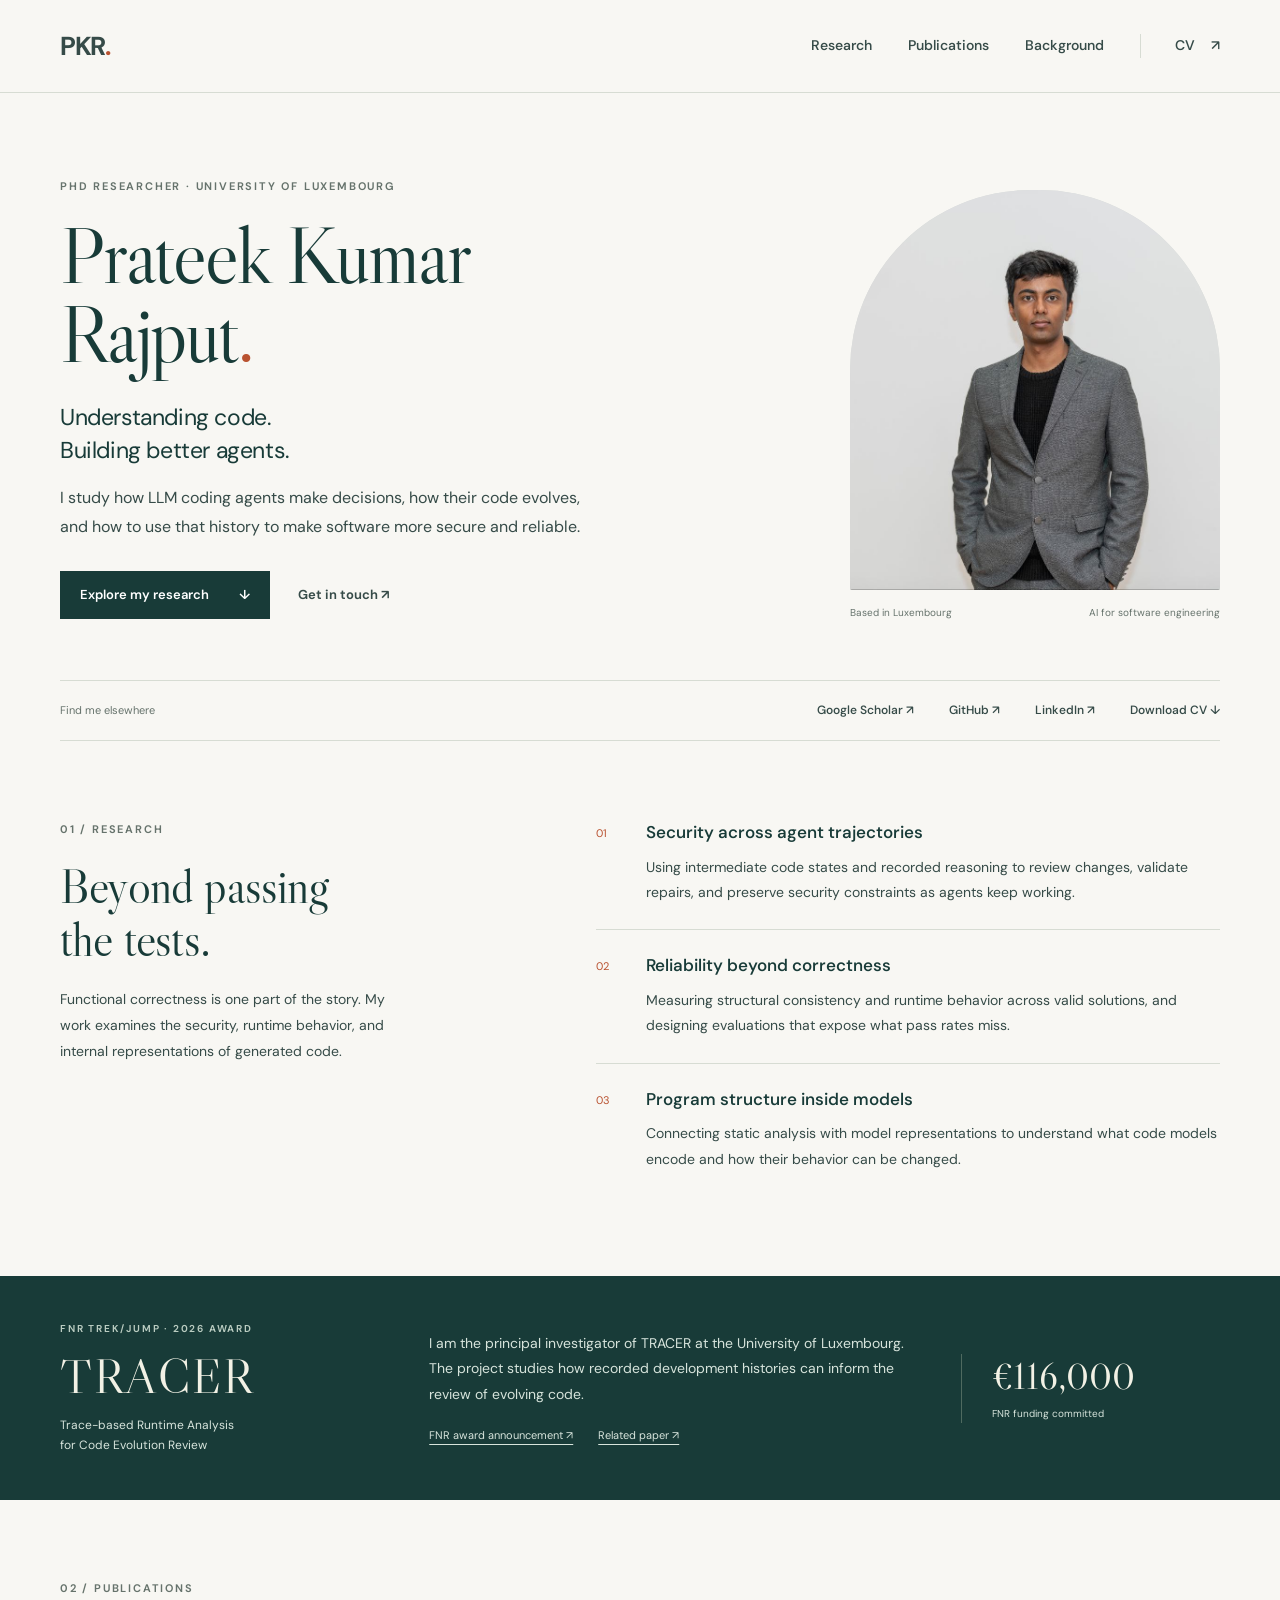
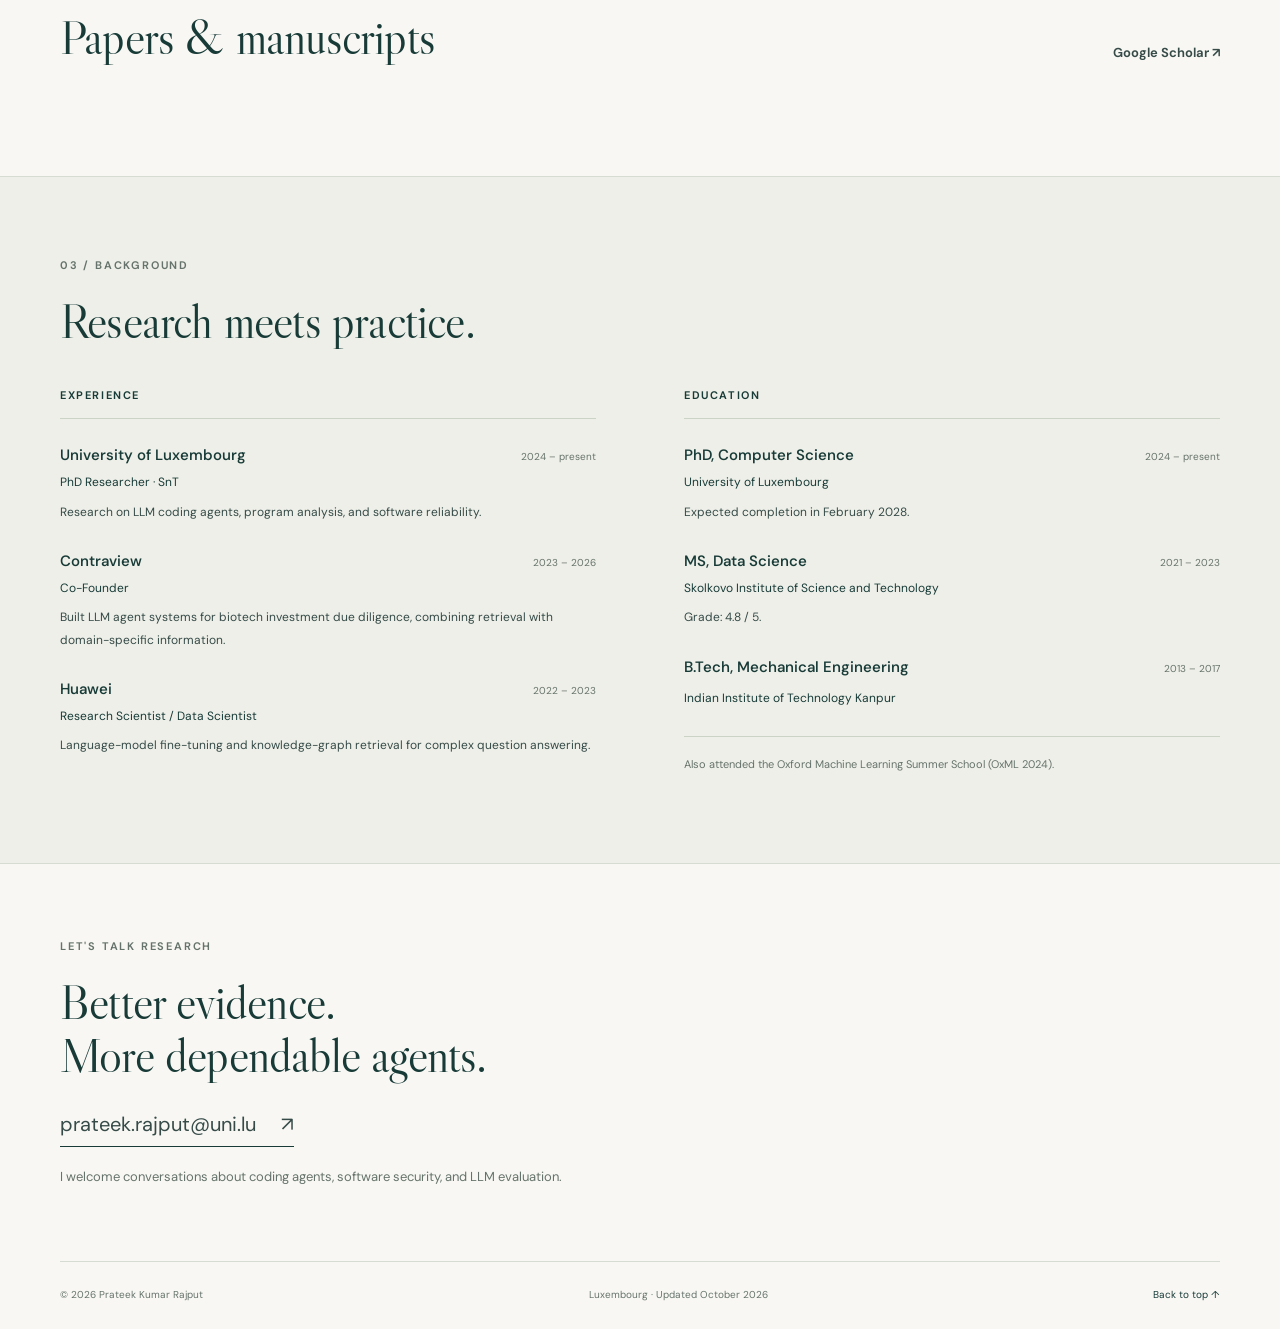
==== index.template.html @ b903a2a0 "Refresh research website, publications, funding, and CV" ====
<!doctype html>
<html lang="en">
<head>
 <meta charset="utf-8"><meta name="viewport" content="width=device-width, initial-scale=1">
 <title>Prateek Kumar Rajput | LLM Agents & Software Security</title>
 <meta name="description" content="Prateek Kumar Rajput is a PhD researcher at the University of Luxembourg and principal investigator of TRACER, studying the security and reliability of LLM coding agents.">
 <meta name="theme-color" content="#173e3b">
 <link rel="canonical" href="https://pkrajput.github.io/">
 <meta property="og:type" content="website"><meta property="og:title" content="Prateek Kumar Rajput | Research">
 <meta property="og:description" content="LLM agents, program analysis, and reliable software. PhD researcher at the University of Luxembourg. PI of the FNR-funded TRACER project.">
 <meta property="og:url" content="https://pkrajput.github.io/"><meta property="og:image" content="https://pkrajput.github.io/assets/prateek-rajput.jpg">
 <link rel="icon" href="assets/favicon.svg" type="image/svg+xml">
 <link rel="stylesheet" href="style.css"><script src="script.js" defer></script>
 <script type="application/ld+json">{"@context":"https://schema.org","@type":"Person","name":"Prateek Kumar Rajput","url":"https://pkrajput.github.io/","image":"https://pkrajput.github.io/assets/prateek-rajput.jpg","jobTitle":"PhD Researcher","affiliation":{"@type":"Organization","name":"University of Luxembourg"},"sameAs":["https://github.com/pkrajput","https://scholar.google.com/citations?user=JIFPZRUAAAAJ","https://www.linkedin.com/in/prateek-rajput-aa13436b/"]}</script>
</head>
<body>
<a class="skip-link" href="#main">Skip to content</a>
<header class="site-header"><div class="shell nav-shell">
 <a class="wordmark" href="#main" aria-label="Prateek Kumar Rajput, home">PKR<span>.</span></a>
 <nav aria-label="Main navigation"><a href="#research">Research</a><a href="#publications">Publications</a><a href="#background">Background</a><a class="nav-cv" href="assets/Prateek_Rajput_CV.pdf">CV <span aria-hidden="true">↗</span></a></nav>
</div></header>
<main id="main">
<section class="hero shell" aria-labelledby="name">
 <div class="hero-copy"><p class="eyebrow">PhD Researcher · University of Luxembourg</p>
 <h1 id="name">Prateek Kumar<br>Rajput<span>.</span></h1>
 <p class="hero-lead">Understanding code.<br>Building better agents.</p>
 <p class="intro">I study how LLM coding agents make decisions, how their code evolves, and how to use that history to make software more secure and reliable.</p>
 <div class="hero-links"><a class="button primary" href="#publications">Explore my research <span aria-hidden="true">↓</span></a><a class="text-link" href="mailto:prateek.rajput@uni.lu">Get in touch <span aria-hidden="true">↗</span></a></div>
 </div>
 <figure class="portrait"><div class="portrait-frame"><img src="assets/prateek-rajput.jpg" width="1280" height="854" alt="Prateek Kumar Rajput" fetchpriority="high"></div><figcaption><span>Based in Luxembourg</span><span>AI for software engineering</span></figcaption></figure>
</section>
<div class="shell"><div class="social-row"><span>Find me elsewhere</span><a href="https://scholar.google.com/citations?user=JIFPZRUAAAAJ&amp;hl=en">Google Scholar ↗</a><a href="https://github.com/pkrajput">GitHub ↗</a><a href="https://www.linkedin.com/in/prateek-rajput-aa13436b/">LinkedIn ↗</a><a href="assets/Prateek_Rajput_CV.pdf">Download CV ↓</a></div></div>
<section class="research-section shell section" id="research" aria-labelledby="research-heading">
 <div class="section-intro"><p class="eyebrow">01 / Research</p><h2 id="research-heading">Beyond passing<br>the tests.</h2><p>Functional correctness is one part of the story. My work examines the security, runtime behavior, and internal representations of generated code.</p></div>
 <div class="research-topics">
 <article><span class="topic-number">01</span><div><h3>Security across agent trajectories</h3><p>Using intermediate code states and recorded reasoning to review changes, validate repairs, and preserve security constraints as agents keep working.</p></div></article>
 <article><span class="topic-number">02</span><div><h3>Reliability beyond correctness</h3><p>Measuring structural consistency and runtime behavior across valid solutions, and designing evaluations that expose what pass rates miss.</p></div></article>
 <article><span class="topic-number">03</span><div><h3>Program structure inside models</h3><p>Connecting static analysis with model representations to understand what code models encode and how their behavior can be changed.</p></div></article>
 </div>
</section>
<section class="funding-band" aria-labelledby="tracer-heading"><div class="shell funding-inner">
 <div><p class="eyebrow">FNR TREK/JUMP · 2026 award</p><h2 id="tracer-heading">TRACER</h2><p class="grant-name">Trace-based Runtime Analysis<br>for Code Evolution Review</p></div>
 <div class="grant-description"><p>I am the principal investigator of TRACER at the University of Luxembourg. The project studies how recorded development histories can inform the review of evolving code.</p><div class="grant-links"><a href="https://www.fnr.lu/trek-jump-call-2026-1-results/">FNR award announcement ↗</a><a href="https://arxiv.org/abs/2610.34098">Related paper ↗</a></div></div>
 <div class="grant-amount"><strong>€116,000</strong><span>FNR funding committed</span></div>
</div></section>
<section class="shell section publications-section" id="publications" aria-labelledby="publications-heading">
 <div class="section-heading"><div><p class="eyebrow">02 / Publications</p><h2 id="publications-heading">Papers & manuscripts</h2></div><a class="text-link" href="https://scholar.google.com/citations?user=JIFPZRUAAAAJ&amp;hl=en">Google Scholar ↗</a></div>
 <div class="publication-controls" hidden><div class="filter-group" role="group" aria-label="Filter publications"><button type="button" aria-pressed="true" data-filter="all">All work</button><button type="button" aria-pressed="false" data-filter="published">Published & accepted</button><button type="button" aria-pressed="false" data-filter="preprint">Preprints & manuscripts</button></div><p id="publication-count" role="status" aria-live="polite">13 works</p></div>
 <ol class="publication-list">
 <!-- PUBLICATIONS -->
 </ol>
</section>
<section class="background-band" id="background" aria-labelledby="background-heading"><div class="shell section">
 <p class="eyebrow">03 / Background</p><h2 id="background-heading">Research meets practice.</h2>
 <div class="background-grid"><div><h3 class="column-title">Experience</h3>
 <article class="timeline-entry"><div><h4>University of Luxembourg</h4><span>2024 – present</span></div><p class="role">PhD Researcher · SnT</p><p>Research on LLM coding agents, program analysis, and software reliability.</p></article>
 <article class="timeline-entry"><div><h4>Contraview</h4><span>2023 – 2026</span></div><p class="role">Co-Founder</p><p>Built LLM agent systems for biotech investment due diligence, combining retrieval with domain-specific information.</p></article>
 <article class="timeline-entry"><div><h4>Huawei</h4><span>2022 – 2023</span></div><p class="role">Research Scientist / Data Scientist</p><p>Language-model fine-tuning and knowledge-graph retrieval for complex question answering.</p></article>
 </div><div><h3 class="column-title">Education</h3>
 <article class="timeline-entry"><div><h4>PhD, Computer Science</h4><span>2024 – present</span></div><p class="role">University of Luxembourg</p><p>Expected completion in February 2028.</p></article>
 <article class="timeline-entry"><div><h4>MS, Data Science</h4><span>2021 – 2023</span></div><p class="role">Skolkovo Institute of Science and Technology</p><p>Grade: 4.8 / 5.</p></article>
 <article class="timeline-entry"><div><h4>B.Tech, Mechanical Engineering</h4><span>2013 – 2017</span></div><p class="role">Indian Institute of Technology Kanpur</p></article>
 <p class="training-note">Also attended the Oxford Machine Learning Summer School (OxML 2024).</p>
 </div></div>
</div></section>
<section class="shell contact-section" id="contact"><p class="eyebrow">Let's talk research</p><h2>Better evidence.<br>More dependable agents.</h2><a class="contact-email" href="mailto:prateek.rajput@uni.lu">prateek.rajput@uni.lu <span aria-hidden="true">↗</span></a><p>I welcome conversations about coding agents, software security, and LLM evaluation.</p></section>
</main>
<footer class="shell footer"><span>© 2026 Prateek Kumar Rajput</span><span>Luxembourg · Updated October 2026</span><a href="#main">Back to top ↑</a></footer>
</body></html>
---- style.css ----
@import url('https://fonts.googleapis.com/css2?family=DM+Sans:wght@400;450;500;550;600;650;700&family=Libre+Caslon+Display&display=swap');
:root{--paper:#f8f7f3;--ink:#183b38;--text:#364b48;--muted:#66736c;--line:#d7dcd3;--accent:#b95230;--white:#fff;--serif:'Libre Caslon Display',Georgia,serif;--sans:'DM Sans',Arial,sans-serif}*{box-sizing:border-box}html{scroll-behavior:smooth;scroll-padding-top:100px}body{margin:0;background:var(--paper);color:var(--text);font:16px/1.65 var(--sans);-webkit-font-smoothing:antialiased}a{color:inherit;text-decoration:none}a:hover{color:var(--accent)}a:focus-visible,button:focus-visible{outline:3px solid var(--accent);outline-offset:5px}button{font:inherit;cursor:pointer}button,a{-webkit-tap-highlight-color:transparent}h1,h2,h3,h4,p,figure{margin:0}h1,h2,h3,h4{color:var(--ink)}[hidden]{display:none!important}.shell{width:min(1160px,calc(100% - 96px));margin-inline:auto}.skip-link{position:fixed;left:16px;top:-80px;background:var(--ink);color:white;padding:12px;z-index:99}.skip-link:focus{top:12px}.site-header{border-bottom:1px solid var(--line)}.nav-shell{display:flex;align-items:center;justify-content:space-between;min-height:92px}.wordmark{font-weight:700;font-size:26px;letter-spacing:-1.5px}.wordmark span,h1 span{color:var(--accent)}nav{display:flex;gap:36px;align-items:center;font-size:14px;font-weight:550}.nav-cv{border-left:1px solid var(--line);padding-left:34px}.nav-cv span{padding-left:12px}.hero{display:grid;grid-template-columns:1.6fr 1fr;align-items:center;gap:72px;padding-block:82px 58px}.eyebrow{text-transform:uppercase;font-size:11px;line-height:1.5;letter-spacing:1.8px;font-weight:650;color:var(--muted);margin-bottom:22px}h1{font:clamp(56px,6.2vw,88px)/.99 var(--serif);letter-spacing:-2.2px;margin-bottom:28px}.hero-lead{font-size:23px;line-height:1.4;letter-spacing:-.4px;color:var(--ink);margin-bottom:18px}.intro{font-size:16px;max-width:540px;line-height:1.8}.hero-links{display:flex;align-items:center;gap:28px;margin-top:30px}.button{display:inline-flex;align-items:center;gap:30px;padding:13px 20px;font-size:13px;font-weight:600}.primary{background:var(--ink);color:white}.primary:hover{background:#275a54;color:white}.text-link{font-size:13px;font-weight:650}.portrait{max-width:370px;justify-self:end;width:100%;padding-top:15px}.portrait-frame{height:400px;background:#d9ded9;position:relative;overflow:hidden;border-radius:180px 180px 2px 2px}.portrait-frame img{height:100%;width:100%;object-fit:cover;object-position:52% 50%;display:block}.portrait figcaption{display:flex;justify-content:space-between;font-size:10px;color:var(--muted);margin-top:15px;gap:12px}.social-row{border-block:1px solid var(--line);display:flex;align-items:center;gap:35px;padding:20px 0;font-size:12px;font-weight:550}.social-row>span{margin-right:auto;font-size:11px;font-weight:400;color:var(--muted)}.section{padding-block:80px}h2{font:48px/1.1 var(--serif);letter-spacing:-.8px}.research-section{display:grid;grid-template-columns:1fr 1.4fr;gap:90px}.section-intro p:last-child{margin-top:22px;max-width:340px;font-size:14px;line-height:1.85}.research-topics article{display:grid;grid-template-columns:32px 1fr;gap:18px;padding:24px 0;border-top:1px solid var(--line)}.research-topics article:first-child{padding-top:0;border-top:0}.topic-number{font-size:11px;color:var(--accent);padding-top:3px}.research-topics h3{font-size:17px;line-height:1.4;font-weight:550;margin-bottom:10px}.research-topics p{font-size:14px;line-height:1.8}.funding-band{background:var(--ink);color:#d7e4dc}.funding-inner{display:grid;grid-template-columns:1fr 1.5fr .8fr;gap:45px;padding-block:45px;align-items:center}.funding-band .eyebrow{color:#baccc1;font-size:10px;margin-bottom:14px}.funding-band h2{color:#f2f1e5;font-size:48px;letter-spacing:2px}.grant-name{font-size:12px;line-height:1.7;margin-top:12px}.grant-description{font-size:14px;line-height:1.85}.grant-links{display:flex;gap:25px;margin-top:17px;font-size:11px;text-decoration:underline;text-underline-offset:5px}.funding-band a:hover{color:#fff}.grant-amount{border-left:1px solid #4f6a60;padding-left:30px}.grant-amount strong{font:37px/1.2 var(--serif);color:#f2f1e5;white-space:nowrap}.grant-amount span{display:block;font-size:10px;margin-top:8px}.section-heading{display:flex;align-items:end;justify-content:space-between;gap:24px;margin-bottom:32px}.section-heading .eyebrow{margin-bottom:14px}.publication-controls{display:flex;justify-content:space-between;align-items:center;padding-bottom:22px;border-bottom:1px solid var(--line);gap:20px}.filter-group{display:flex;flex-wrap:wrap;gap:8px}.filter-group button{border:1px solid var(--line);padding:7px 12px;background:transparent;color:var(--text);font-size:11px;border-radius:2px}.filter-group button[aria-pressed=true]{background:var(--ink);border-color:var(--ink);color:#fff}.filter-group button:hover{border-color:var(--ink)}#publication-count{font-size:11px;color:var(--muted);white-space:nowrap}.publication-list{margin:0;padding:0;list-style:none}.publication{display:grid;grid-template-columns:64px 1fr;gap:20px;padding-block:24px;border-bottom:1px solid var(--line)}.pub-year{font-size:12px;color:var(--muted);padding-top:4px}.publication h3{font-size:17px;font-weight:550;line-height:1.5;letter-spacing:-.15px}.publication h3 a{display:block;padding-right:30px;position:relative}.paper-arrow{position:absolute;right:0;top:0;font-size:17px;color:var(--accent);transition:transform .15s}.publication h3 a:hover .paper-arrow{transform:translate(2px,-2px)}.authors{font-size:11px;line-height:1.8;color:var(--muted);margin-top:8px;max-width:900px}.authors strong{font-weight:650;color:var(--text)}.venue{font-size:11px;font-weight:550;color:var(--accent);margin-top:5px}.background-band{background:#eeefe8;border-block:1px solid var(--line)}.background-grid{display:grid;grid-template-columns:1fr 1fr;gap:88px;margin-top:38px}.column-title{font-size:11px;letter-spacing:1.6px;text-transform:uppercase;font-weight:650;border-bottom:1px solid #cbd2c6;padding-bottom:14px;margin-bottom:24px}.timeline-entry{margin-bottom:26px}.timeline-entry>div{display:flex;justify-content:space-between;align-items:baseline;gap:16px}.timeline-entry h4{font-size:15px;font-weight:550}.timeline-entry span{font-size:10px;white-space:nowrap;color:var(--muted)}.timeline-entry .role{font-size:12px;color:var(--ink);margin-top:5px}.timeline-entry p:last-child{font-size:12px;line-height:1.85;margin-top:8px}.training-note{font-size:11px;color:var(--muted);border-top:1px solid #cbd2c6;padding-top:18px}.contact-section{padding-block:74px}.contact-section h2{font-size:48px}.contact-email{display:inline-block;margin-top:26px;font-size:20px;border-bottom:1px solid var(--ink);padding-bottom:5px}.contact-email span{margin-left:20px}.contact-section>p:last-child{font-size:13px;margin-top:19px;color:var(--muted)}.footer{border-top:1px solid var(--line);padding-block:25px;display:flex;justify-content:space-between;gap:24px;color:var(--muted);font-size:10px}.footer a{color:var(--ink)}
@media(min-width:1500px){.hero{padding-block:100px 74px}.section{padding-block:94px}}@media(max-width:1000px){.shell{width:calc(100% - 64px)}.hero{gap:38px;padding-block:60px 44px}.portrait-frame{height:340px}.portrait figcaption{flex-direction:column;gap:0}.research-section{gap:40px}.funding-inner{grid-template-columns:1fr 1.5fr;gap:30px}.grant-amount{grid-column:1 / -1;border-left:0;border-top:1px solid #4f6a60;padding:20px 0 0;display:flex;align-items:center;gap:20px}.grant-amount span{margin:0}.background-grid{gap:40px}.timeline-entry>div{display:block}.section{padding-block:60px}}
@media(max-width:680px){.shell{width:calc(100% - 40px)}.nav-shell{min-height:75px}nav{gap:16px;font-size:11px}.nav-cv{padding-left:16px}.nav-cv span{display:none}.wordmark{font-size:23px}.hero{grid-template-columns:1fr;gap:32px;padding-block:38px 35px}.hero .eyebrow{font-size:9px;letter-spacing:1.1px}h1{font-size:62px;letter-spacing:-1.8px;margin-bottom:23px}.hero-lead{font-size:21px}.intro{font-size:14px}.portrait{max-width:none;display:grid;grid-template-columns:100px 1fr;gap:20px;align-items:end;justify-self:start;padding:0}.portrait-frame{height:110px;border-radius:60px 60px 2px 2px}.portrait figcaption{font-size:11px;gap:4px;padding-bottom:12px}.hero-links{gap:22px;margin-top:24px}.button{padding:12px 15px;gap:20px;font-size:11px}.social-row{flex-wrap:wrap;gap:13px 22px;font-size:11px;padding:17px 0}.social-row>span{flex-basis:100%}.section{padding-block:46px}h2{font-size:39px}.research-section{grid-template-columns:1fr;gap:30px}.section-intro p:last-child{max-width:none;font-size:13px;margin-top:18px}.research-topics article{padding:18px 0}.research-topics h3{font-size:16px}.research-topics p{font-size:13px}.funding-inner{grid-template-columns:1fr;padding-block:34px;gap:22px}.funding-band h2{font-size:43px}.grant-name br{display:none}.grant-description{font-size:13px}.grant-links{font-size:10px;gap:20px}.grant-amount strong{font-size:33px}.section-heading{display:block;margin-bottom:25px}.section-heading>.text-link{display:inline-block;margin-top:20px;font-size:11px}.publication-controls{align-items:start;gap:10px}.filter-group{gap:5px}.filter-group button{padding:6px 9px;font-size:10px}#publication-count{font-size:10px;padding-top:7px}.publication{grid-template-columns:1fr;gap:5px;padding-block:21px}.pub-year{font-size:10px;padding:0}.publication h3{font-size:15px;line-height:1.55}.authors{font-size:10px;margin-top:7px}.venue{font-size:10px}.background-grid{grid-template-columns:1fr;gap:20px;margin-top:30px}.timeline-entry>div{display:flex}.timeline-entry h4{font-size:14px}.timeline-entry span{font-size:9px}.timeline-entry{margin-bottom:22px}.contact-section{padding-block:48px}.contact-section h2{font-size:39px}.contact-email{font-size:17px}.contact-email span{margin-left:10px}.footer{flex-direction:column;gap:10px;font-size:10px}}
@media(prefers-reduced-motion:reduce){html{scroll-behavior:auto}.paper-arrow{transition:none}}@media print{body{background:#fff}.site-header,.hero-links,.social-row,.publication-controls,.contact-section,.footer{display:none}.shell{width:100%}.hero,.section{padding-block:20px}.portrait{max-width:200px}.portrait-frame{height:220px}.funding-band{background:#fff;color:#183b38}.funding-band h2,.grant-amount strong,.funding-band .eyebrow{color:#183b38}.publication{break-inside:avoid}.background-band{background:#fff}}
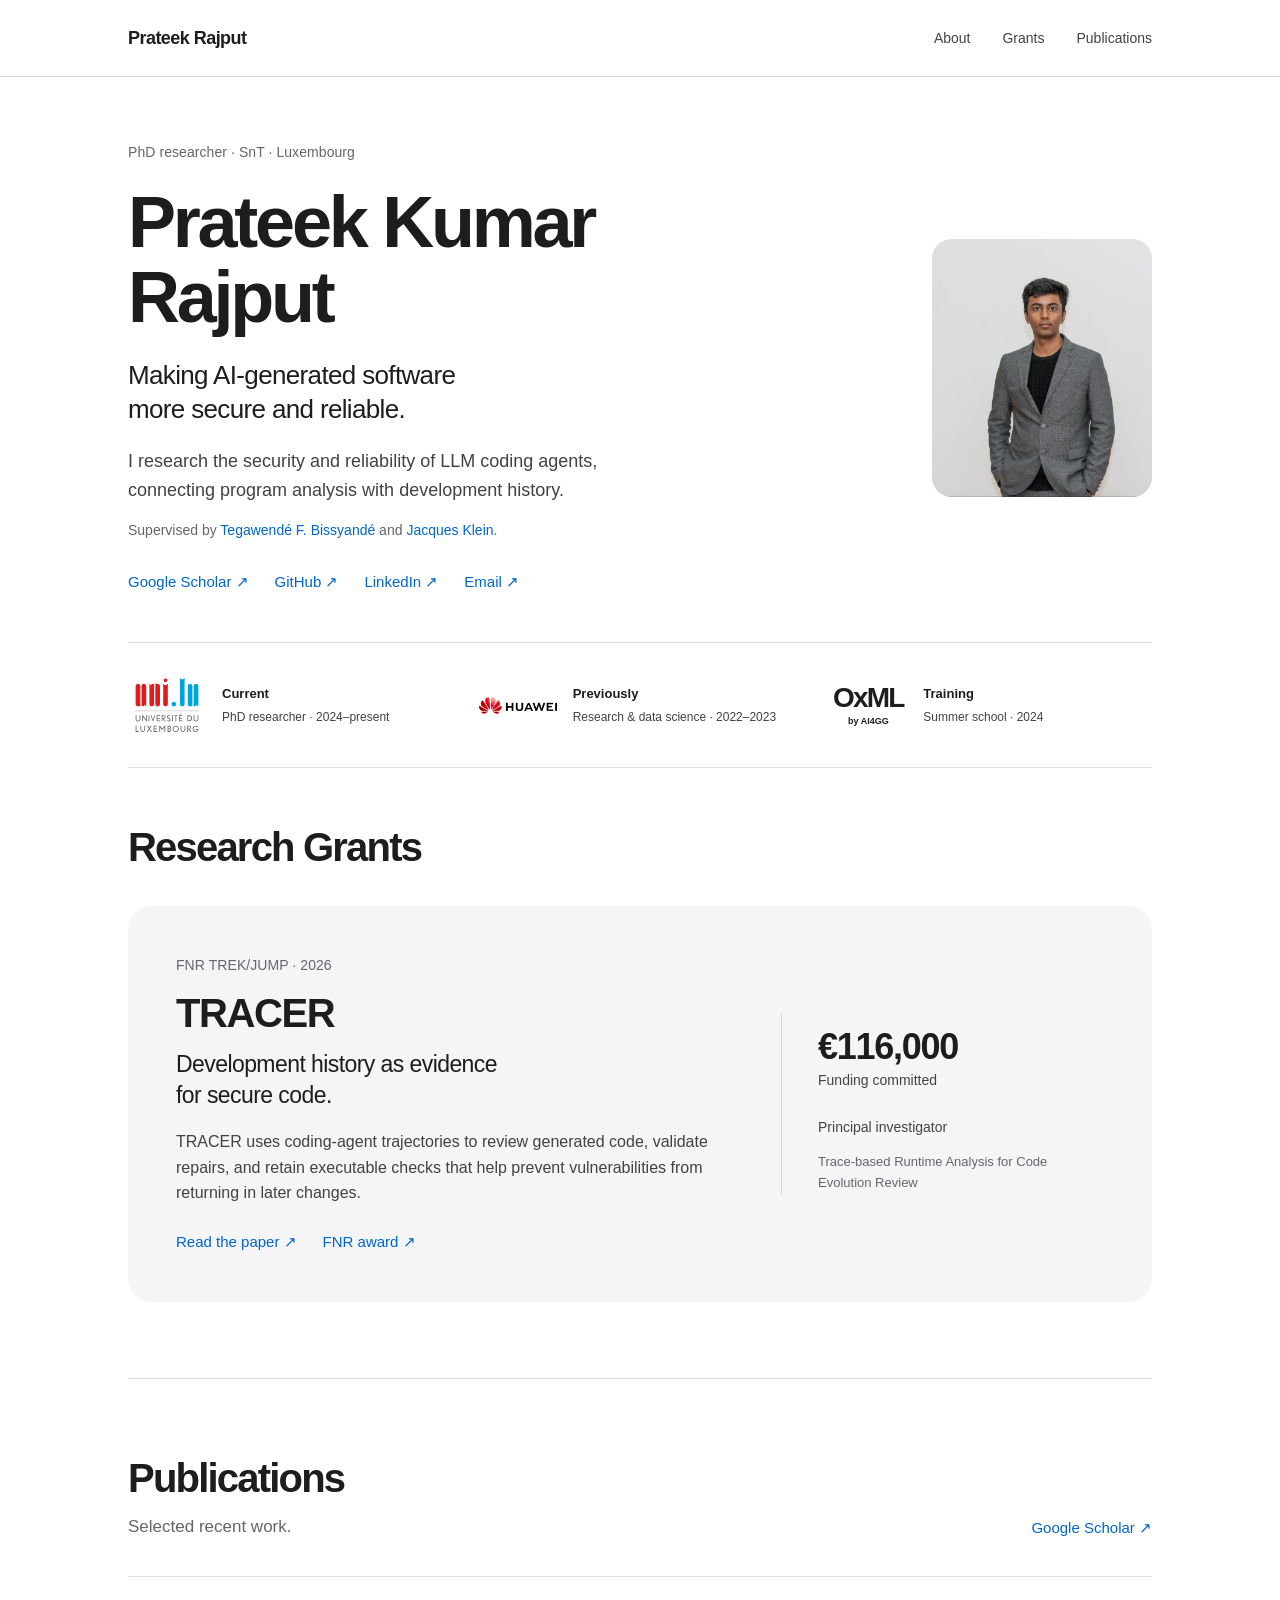
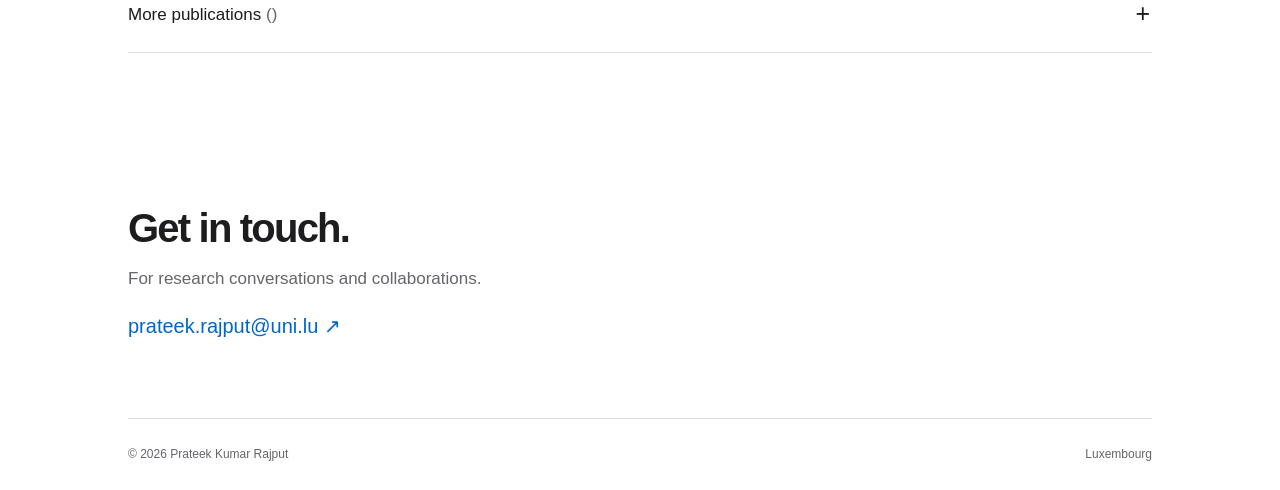
==== commit df433449: "Simplify research website and remove hosted CV" ====
--- a/index.template.html
+++ b/index.template.html
@@ -1,69 +1,83 @@
 <!doctype html>
 <html lang="en">
 <head>
- <meta charset="utf-8"><meta name="viewport" content="width=device-width, initial-scale=1">
- <title>Prateek Kumar Rajput | LLM Agents & Software Security</title>
- <meta name="description" content="Prateek Kumar Rajput is a PhD researcher at the University of Luxembourg and principal investigator of TRACER, studying the security and reliability of LLM coding agents.">
- <meta name="theme-color" content="#173e3b">
- <link rel="canonical" href="https://pkrajput.github.io/">
- <meta property="og:type" content="website"><meta property="og:title" content="Prateek Kumar Rajput | Research">
- <meta property="og:description" content="LLM agents, program analysis, and reliable software. PhD researcher at the University of Luxembourg. PI of the FNR-funded TRACER project.">
- <meta property="og:url" content="https://pkrajput.github.io/"><meta property="og:image" content="https://pkrajput.github.io/assets/prateek-rajput.jpg">
- <link rel="icon" href="assets/favicon.svg" type="image/svg+xml">
- <link rel="stylesheet" href="style.css"><script src="script.js" defer></script>
- <script type="application/ld+json">{"@context":"https://schema.org","@type":"Person","name":"Prateek Kumar Rajput","url":"https://pkrajput.github.io/","image":"https://pkrajput.github.io/assets/prateek-rajput.jpg","jobTitle":"PhD Researcher","affiliation":{"@type":"Organization","name":"University of Luxembourg"},"sameAs":["https://github.com/pkrajput","https://scholar.google.com/citations?user=JIFPZRUAAAAJ","https://www.linkedin.com/in/prateek-rajput-aa13436b/"]}</script>
+<meta charset="utf-8">
+<meta name="viewport" content="width=device-width, initial-scale=1">
+<title>Prateek Kumar Rajput | AI & Software Security</title>
+<meta name="description" content="Prateek Kumar Rajput researches the security and reliability of LLM coding agents at the University of Luxembourg. Principal investigator of the FNR-funded TRACER project.">
+<meta name="theme-color" content="#ffffff">
+<link rel="canonical" href="https://pkrajput.github.io/">
+<meta property="og:type" content="website">
+<meta property="og:title" content="Prateek Kumar Rajput | AI & Software Security">
+<meta property="og:description" content="Research on LLM coding agents, program analysis, and software security at the University of Luxembourg.">
+<meta property="og:url" content="https://pkrajput.github.io/">
+<meta property="og:image" content="https://pkrajput.github.io/assets/prateek-rajput.jpg">
+<link rel="icon" href="assets/favicon.svg" type="image/svg+xml">
+<link rel="stylesheet" href="style.css">
+<script type="application/ld+json">{"@context":"https://schema.org","@type":"Person","name":"Prateek Kumar Rajput","url":"https://pkrajput.github.io/","image":"https://pkrajput.github.io/assets/prateek-rajput.jpg","jobTitle":"PhD Researcher","affiliation":{"@type":"Organization","name":"University of Luxembourg"},"sameAs":["https://github.com/pkrajput","https://scholar.google.com/citations?user=JIFPZRUAAAAJ","https://www.linkedin.com/in/prateek-rajput-aa13436b/"]}</script>
 </head>
 <body>
 <a class="skip-link" href="#main">Skip to content</a>
-<header class="site-header"><div class="shell nav-shell">
- <a class="wordmark" href="#main" aria-label="Prateek Kumar Rajput, home">PKR<span>.</span></a>
- <nav aria-label="Main navigation"><a href="#research">Research</a><a href="#publications">Publications</a><a href="#background">Background</a><a class="nav-cv" href="assets/Prateek_Rajput_CV.pdf">CV <span aria-hidden="true">↗</span></a></nav>
-</div></header>
+<header class="site-header">
+ <div class="shell nav-shell">
+  <a class="wordmark" href="#main">Prateek Rajput</a>
+  <nav aria-label="Main navigation"><a href="#about">About</a><a href="#research">Grants</a><a href="#publications">Publications</a></nav>
+ </div>
+</header>
 <main id="main">
-<section class="hero shell" aria-labelledby="name">
- <div class="hero-copy"><p class="eyebrow">PhD Researcher · University of Luxembourg</p>
- <h1 id="name">Prateek Kumar<br>Rajput<span>.</span></h1>
- <p class="hero-lead">Understanding code.<br>Building better agents.</p>
- <p class="intro">I study how LLM coding agents make decisions, how their code evolves, and how to use that history to make software more secure and reliable.</p>
- <div class="hero-links"><a class="button primary" href="#publications">Explore my research <span aria-hidden="true">↓</span></a><a class="text-link" href="mailto:prateek.rajput@uni.lu">Get in touch <span aria-hidden="true">↗</span></a></div>
- </div>
- <figure class="portrait"><div class="portrait-frame"><img src="assets/prateek-rajput.jpg" width="1280" height="854" alt="Prateek Kumar Rajput" fetchpriority="high"></div><figcaption><span>Based in Luxembourg</span><span>AI for software engineering</span></figcaption></figure>
-</section>
-<div class="shell"><div class="social-row"><span>Find me elsewhere</span><a href="https://scholar.google.com/citations?user=JIFPZRUAAAAJ&amp;hl=en">Google Scholar ↗</a><a href="https://github.com/pkrajput">GitHub ↗</a><a href="https://www.linkedin.com/in/prateek-rajput-aa13436b/">LinkedIn ↗</a><a href="assets/Prateek_Rajput_CV.pdf">Download CV ↓</a></div></div>
-<section class="research-section shell section" id="research" aria-labelledby="research-heading">
- <div class="section-intro"><p class="eyebrow">01 / Research</p><h2 id="research-heading">Beyond passing<br>the tests.</h2><p>Functional correctness is one part of the story. My work examines the security, runtime behavior, and internal representations of generated code.</p></div>
- <div class="research-topics">
- <article><span class="topic-number">01</span><div><h3>Security across agent trajectories</h3><p>Using intermediate code states and recorded reasoning to review changes, validate repairs, and preserve security constraints as agents keep working.</p></div></article>
- <article><span class="topic-number">02</span><div><h3>Reliability beyond correctness</h3><p>Measuring structural consistency and runtime behavior across valid solutions, and designing evaluations that expose what pass rates miss.</p></div></article>
- <article><span class="topic-number">03</span><div><h3>Program structure inside models</h3><p>Connecting static analysis with model representations to understand what code models encode and how their behavior can be changed.</p></div></article>
- </div>
-</section>
-<section class="funding-band" aria-labelledby="tracer-heading"><div class="shell funding-inner">
- <div><p class="eyebrow">FNR TREK/JUMP · 2026 award</p><h2 id="tracer-heading">TRACER</h2><p class="grant-name">Trace-based Runtime Analysis<br>for Code Evolution Review</p></div>
- <div class="grant-description"><p>I am the principal investigator of TRACER at the University of Luxembourg. The project studies how recorded development histories can inform the review of evolving code.</p><div class="grant-links"><a href="https://www.fnr.lu/trek-jump-call-2026-1-results/">FNR award announcement ↗</a><a href="https://arxiv.org/abs/2610.34098">Related paper ↗</a></div></div>
- <div class="grant-amount"><strong>€116,000</strong><span>FNR funding committed</span></div>
-</div></section>
-<section class="shell section publications-section" id="publications" aria-labelledby="publications-heading">
- <div class="section-heading"><div><p class="eyebrow">02 / Publications</p><h2 id="publications-heading">Papers & manuscripts</h2></div><a class="text-link" href="https://scholar.google.com/citations?user=JIFPZRUAAAAJ&amp;hl=en">Google Scholar ↗</a></div>
- <div class="publication-controls" hidden><div class="filter-group" role="group" aria-label="Filter publications"><button type="button" aria-pressed="true" data-filter="all">All work</button><button type="button" aria-pressed="false" data-filter="published">Published & accepted</button><button type="button" aria-pressed="false" data-filter="preprint">Preprints & manuscripts</button></div><p id="publication-count" role="status" aria-live="polite">13 works</p></div>
- <ol class="publication-list">
- <!-- PUBLICATIONS -->
- </ol>
-</section>
-<section class="background-band" id="background" aria-labelledby="background-heading"><div class="shell section">
- <p class="eyebrow">03 / Background</p><h2 id="background-heading">Research meets practice.</h2>
- <div class="background-grid"><div><h3 class="column-title">Experience</h3>
- <article class="timeline-entry"><div><h4>University of Luxembourg</h4><span>2024 – present</span></div><p class="role">PhD Researcher · SnT</p><p>Research on LLM coding agents, program analysis, and software reliability.</p></article>
- <article class="timeline-entry"><div><h4>Contraview</h4><span>2023 – 2026</span></div><p class="role">Co-Founder</p><p>Built LLM agent systems for biotech investment due diligence, combining retrieval with domain-specific information.</p></article>
- <article class="timeline-entry"><div><h4>Huawei</h4><span>2022 – 2023</span></div><p class="role">Research Scientist / Data Scientist</p><p>Language-model fine-tuning and knowledge-graph retrieval for complex question answering.</p></article>
- </div><div><h3 class="column-title">Education</h3>
- <article class="timeline-entry"><div><h4>PhD, Computer Science</h4><span>2024 – present</span></div><p class="role">University of Luxembourg</p><p>Expected completion in February 2028.</p></article>
- <article class="timeline-entry"><div><h4>MS, Data Science</h4><span>2021 – 2023</span></div><p class="role">Skolkovo Institute of Science and Technology</p><p>Grade: 4.8 / 5.</p></article>
- <article class="timeline-entry"><div><h4>B.Tech, Mechanical Engineering</h4><span>2013 – 2017</span></div><p class="role">Indian Institute of Technology Kanpur</p></article>
- <p class="training-note">Also attended the Oxford Machine Learning Summer School (OxML 2024).</p>
- </div></div>
-</div></section>
-<section class="shell contact-section" id="contact"><p class="eyebrow">Let's talk research</p><h2>Better evidence.<br>More dependable agents.</h2><a class="contact-email" href="mailto:prateek.rajput@uni.lu">prateek.rajput@uni.lu <span aria-hidden="true">↗</span></a><p>I welcome conversations about coding agents, software security, and LLM evaluation.</p></section>
+ <section class="hero shell" id="about" aria-labelledby="name">
+  <div class="hero-copy">
+   <p class="eyebrow">PhD researcher · SnT · Luxembourg</p>
+   <h1 id="name">Prateek Kumar<br>Rajput</h1>
+   <p class="hero-lead">Making AI-generated software<br class="desktop-break"> more secure and reliable.</p>
+   <p class="intro">I research the security and reliability of LLM coding agents, connecting program analysis with development history.</p>
+   <p class="supervisor-line">Supervised by <a href="https://scholar.google.fr/citations?hl=en&amp;user=t73Mqm8AAAAJ" aria-label="Tegawendé F. Bissyandé on Google Scholar">Tegawendé F. Bissyandé</a> and <a href="https://scholar.google.fr/citations?hl=en&amp;user=9E_KKT4AAAAJ" aria-label="Jacques Klein on Google Scholar">Jacques Klein</a>.</p>
+   <div class="profile-links" aria-label="Profiles and contact">
+    <a href="https://scholar.google.com/citations?user=JIFPZRUAAAAJ&amp;hl=en">Google Scholar <span aria-hidden="true">↗</span></a>
+    <a href="https://github.com/pkrajput">GitHub <span aria-hidden="true">↗</span></a>
+    <a href="https://www.linkedin.com/in/prateek-rajput-aa13436b/">LinkedIn <span aria-hidden="true">↗</span></a>
+    <a href="mailto:prateek.rajput@uni.lu">Email <span aria-hidden="true">↗</span></a>
+   </div>
+  </div>
+  <img class="portrait" src="assets/prateek-rajput.jpg" width="1280" height="854" alt="Prateek Kumar Rajput" fetchpriority="high">
+  <div class="background-strip" aria-label="Research, industry, and training">
+   <div class="background-item"><a class="brand-logo" href="https://www.uni.lu/snt-en/"><img class="unilu-logo" src="assets/logos/university-luxembourg.svg" alt="University of Luxembourg" width="500" height="423"></a><div><p class="background-label">Current</p><p>PhD researcher · 2024–present</p></div></div>
+   <div class="background-item"><a class="brand-logo" href="https://www.huawei.com/en/"><img class="huawei-logo" src="assets/logos/huawei.png" alt="Huawei"></a><div><p class="background-label">Previously</p><p>Research &amp; data science · 2022–2023</p></div></div>
+   <div class="background-item"><a class="brand-logo oxml-logo" href="https://www.oxfordml.school/" aria-label="Oxford Machine Learning School"><span>OxML</span><small>by AI4GG</small></a><div><p class="background-label">Training</p><p>Summer school · 2024</p></div></div>
+  </div>
+ </section>
+ <section class="shell section research-section" id="research" aria-labelledby="research-heading">
+  <div class="section-heading"><h2 id="research-heading">Research Grants</h2></div>
+  <article class="research-feature" aria-labelledby="tracer-heading">
+   <div class="feature-copy">
+    <p class="eyebrow">FNR TREK/JUMP · 2026</p>
+    <h3 id="tracer-heading">TRACER</h3>
+    <p class="feature-lead">Development history as evidence<br class="desktop-break"> for secure code.</p>
+    <p>TRACER uses coding-agent trajectories to review generated code, validate repairs, and retain executable checks that help prevent vulnerabilities from returning in later changes.</p>
+    <div class="feature-links"><a href="https://arxiv.org/abs/2610.34098">Read the paper <span aria-hidden="true">↗</span></a><a href="https://www.fnr.lu/trek-jump-call-2026-1-results/">FNR award <span aria-hidden="true">↗</span></a></div>
+   </div>
+   <aside class="funding-note" aria-label="TRACER funding">
+    <p class="funding-value">€116,000</p>
+    <p>Funding committed</p>
+    <p class="funding-role">Principal investigator</p>
+    <p class="funding-name">Trace-based Runtime Analysis for Code Evolution Review</p>
+   </aside>
+  </article>
+ </section>
+ <section class="shell section publications-section" id="publications" aria-labelledby="publications-heading">
+  <div class="section-heading"><div><h2 id="publications-heading">Publications</h2><p>Selected recent work.</p></div><a href="https://scholar.google.com/citations?user=JIFPZRUAAAAJ&amp;hl=en">Google Scholar <span aria-hidden="true">↗</span></a></div>
+  <ol class="publication-list">
+   <!-- SELECTED_PUBLICATIONS -->
+  </ol>
+  <details class="more-publications">
+   <summary>More publications <span class="more-count">(<!-- MORE_COUNT -->)</span><span class="expand-icon" aria-hidden="true">+</span></summary>
+   <ol class="publication-list" start="<!-- MORE_START -->">
+    <!-- MORE_PUBLICATIONS -->
+   </ol>
+  </details>
+ </section>
+ <section class="shell contact-section" aria-labelledby="contact-heading"><h2 id="contact-heading">Get in touch.</h2><p>For research conversations and collaborations.</p><a href="mailto:prateek.rajput@uni.lu">prateek.rajput@uni.lu <span aria-hidden="true">↗</span></a></section>
 </main>
-<footer class="shell footer"><span>© 2026 Prateek Kumar Rajput</span><span>Luxembourg · Updated October 2026</span><a href="#main">Back to top ↑</a></footer>
-</body></html>
+<footer class="shell footer"><span>© 2026 Prateek Kumar Rajput</span><span>Luxembourg</span></footer>
+</body>
+</html>
--- a/style.css
+++ b/style.css
@@ -1,5 +1,153 @@
-@import url('https://fonts.googleapis.com/css2?family=DM+Sans:wght@400;450;500;550;600;650;700&family=Libre+Caslon+Display&display=swap');
-:root{--paper:#f8f7f3;--ink:#183b38;--text:#364b48;--muted:#66736c;--line:#d7dcd3;--accent:#b95230;--white:#fff;--serif:'Libre Caslon Display',Georgia,serif;--sans:'DM Sans',Arial,sans-serif}*{box-sizing:border-box}html{scroll-behavior:smooth;scroll-padding-top:100px}body{margin:0;background:var(--paper);color:var(--text);font:16px/1.65 var(--sans);-webkit-font-smoothing:antialiased}a{color:inherit;text-decoration:none}a:hover{color:var(--accent)}a:focus-visible,button:focus-visible{outline:3px solid var(--accent);outline-offset:5px}button{font:inherit;cursor:pointer}button,a{-webkit-tap-highlight-color:transparent}h1,h2,h3,h4,p,figure{margin:0}h1,h2,h3,h4{color:var(--ink)}[hidden]{display:none!important}.shell{width:min(1160px,calc(100% - 96px));margin-inline:auto}.skip-link{position:fixed;left:16px;top:-80px;background:var(--ink);color:white;padding:12px;z-index:99}.skip-link:focus{top:12px}.site-header{border-bottom:1px solid var(--line)}.nav-shell{display:flex;align-items:center;justify-content:space-between;min-height:92px}.wordmark{font-weight:700;font-size:26px;letter-spacing:-1.5px}.wordmark span,h1 span{color:var(--accent)}nav{display:flex;gap:36px;align-items:center;font-size:14px;font-weight:550}.nav-cv{border-left:1px solid var(--line);padding-left:34px}.nav-cv span{padding-left:12px}.hero{display:grid;grid-template-columns:1.6fr 1fr;align-items:center;gap:72px;padding-block:82px 58px}.eyebrow{text-transform:uppercase;font-size:11px;line-height:1.5;letter-spacing:1.8px;font-weight:650;color:var(--muted);margin-bottom:22px}h1{font:clamp(56px,6.2vw,88px)/.99 var(--serif);letter-spacing:-2.2px;margin-bottom:28px}.hero-lead{font-size:23px;line-height:1.4;letter-spacing:-.4px;color:var(--ink);margin-bottom:18px}.intro{font-size:16px;max-width:540px;line-height:1.8}.hero-links{display:flex;align-items:center;gap:28px;margin-top:30px}.button{display:inline-flex;align-items:center;gap:30px;padding:13px 20px;font-size:13px;font-weight:600}.primary{background:var(--ink);color:white}.primary:hover{background:#275a54;color:white}.text-link{font-size:13px;font-weight:650}.portrait{max-width:370px;justify-self:end;width:100%;padding-top:15px}.portrait-frame{height:400px;background:#d9ded9;position:relative;overflow:hidden;border-radius:180px 180px 2px 2px}.portrait-frame img{height:100%;width:100%;object-fit:cover;object-position:52% 50%;display:block}.portrait figcaption{display:flex;justify-content:space-between;font-size:10px;color:var(--muted);margin-top:15px;gap:12px}.social-row{border-block:1px solid var(--line);display:flex;align-items:center;gap:35px;padding:20px 0;font-size:12px;font-weight:550}.social-row>span{margin-right:auto;font-size:11px;font-weight:400;color:var(--muted)}.section{padding-block:80px}h2{font:48px/1.1 var(--serif);letter-spacing:-.8px}.research-section{display:grid;grid-template-columns:1fr 1.4fr;gap:90px}.section-intro p:last-child{margin-top:22px;max-width:340px;font-size:14px;line-height:1.85}.research-topics article{display:grid;grid-template-columns:32px 1fr;gap:18px;padding:24px 0;border-top:1px solid var(--line)}.research-topics article:first-child{padding-top:0;border-top:0}.topic-number{font-size:11px;color:var(--accent);padding-top:3px}.research-topics h3{font-size:17px;line-height:1.4;font-weight:550;margin-bottom:10px}.research-topics p{font-size:14px;line-height:1.8}.funding-band{background:var(--ink);color:#d7e4dc}.funding-inner{display:grid;grid-template-columns:1fr 1.5fr .8fr;gap:45px;padding-block:45px;align-items:center}.funding-band .eyebrow{color:#baccc1;font-size:10px;margin-bottom:14px}.funding-band h2{color:#f2f1e5;font-size:48px;letter-spacing:2px}.grant-name{font-size:12px;line-height:1.7;margin-top:12px}.grant-description{font-size:14px;line-height:1.85}.grant-links{display:flex;gap:25px;margin-top:17px;font-size:11px;text-decoration:underline;text-underline-offset:5px}.funding-band a:hover{color:#fff}.grant-amount{border-left:1px solid #4f6a60;padding-left:30px}.grant-amount strong{font:37px/1.2 var(--serif);color:#f2f1e5;white-space:nowrap}.grant-amount span{display:block;font-size:10px;margin-top:8px}.section-heading{display:flex;align-items:end;justify-content:space-between;gap:24px;margin-bottom:32px}.section-heading .eyebrow{margin-bottom:14px}.publication-controls{display:flex;justify-content:space-between;align-items:center;padding-bottom:22px;border-bottom:1px solid var(--line);gap:20px}.filter-group{display:flex;flex-wrap:wrap;gap:8px}.filter-group button{border:1px solid var(--line);padding:7px 12px;background:transparent;color:var(--text);font-size:11px;border-radius:2px}.filter-group button[aria-pressed=true]{background:var(--ink);border-color:var(--ink);color:#fff}.filter-group button:hover{border-color:var(--ink)}#publication-count{font-size:11px;color:var(--muted);white-space:nowrap}.publication-list{margin:0;padding:0;list-style:none}.publication{display:grid;grid-template-columns:64px 1fr;gap:20px;padding-block:24px;border-bottom:1px solid var(--line)}.pub-year{font-size:12px;color:var(--muted);padding-top:4px}.publication h3{font-size:17px;font-weight:550;line-height:1.5;letter-spacing:-.15px}.publication h3 a{display:block;padding-right:30px;position:relative}.paper-arrow{position:absolute;right:0;top:0;font-size:17px;color:var(--accent);transition:transform .15s}.publication h3 a:hover .paper-arrow{transform:translate(2px,-2px)}.authors{font-size:11px;line-height:1.8;color:var(--muted);margin-top:8px;max-width:900px}.authors strong{font-weight:650;color:var(--text)}.venue{font-size:11px;font-weight:550;color:var(--accent);margin-top:5px}.background-band{background:#eeefe8;border-block:1px solid var(--line)}.background-grid{display:grid;grid-template-columns:1fr 1fr;gap:88px;margin-top:38px}.column-title{font-size:11px;letter-spacing:1.6px;text-transform:uppercase;font-weight:650;border-bottom:1px solid #cbd2c6;padding-bottom:14px;margin-bottom:24px}.timeline-entry{margin-bottom:26px}.timeline-entry>div{display:flex;justify-content:space-between;align-items:baseline;gap:16px}.timeline-entry h4{font-size:15px;font-weight:550}.timeline-entry span{font-size:10px;white-space:nowrap;color:var(--muted)}.timeline-entry .role{font-size:12px;color:var(--ink);margin-top:5px}.timeline-entry p:last-child{font-size:12px;line-height:1.85;margin-top:8px}.training-note{font-size:11px;color:var(--muted);border-top:1px solid #cbd2c6;padding-top:18px}.contact-section{padding-block:74px}.contact-section h2{font-size:48px}.contact-email{display:inline-block;margin-top:26px;font-size:20px;border-bottom:1px solid var(--ink);padding-bottom:5px}.contact-email span{margin-left:20px}.contact-section>p:last-child{font-size:13px;margin-top:19px;color:var(--muted)}.footer{border-top:1px solid var(--line);padding-block:25px;display:flex;justify-content:space-between;gap:24px;color:var(--muted);font-size:10px}.footer a{color:var(--ink)}
-@media(min-width:1500px){.hero{padding-block:100px 74px}.section{padding-block:94px}}@media(max-width:1000px){.shell{width:calc(100% - 64px)}.hero{gap:38px;padding-block:60px 44px}.portrait-frame{height:340px}.portrait figcaption{flex-direction:column;gap:0}.research-section{gap:40px}.funding-inner{grid-template-columns:1fr 1.5fr;gap:30px}.grant-amount{grid-column:1 / -1;border-left:0;border-top:1px solid #4f6a60;padding:20px 0 0;display:flex;align-items:center;gap:20px}.grant-amount span{margin:0}.background-grid{gap:40px}.timeline-entry>div{display:block}.section{padding-block:60px}}
-@media(max-width:680px){.shell{width:calc(100% - 40px)}.nav-shell{min-height:75px}nav{gap:16px;font-size:11px}.nav-cv{padding-left:16px}.nav-cv span{display:none}.wordmark{font-size:23px}.hero{grid-template-columns:1fr;gap:32px;padding-block:38px 35px}.hero .eyebrow{font-size:9px;letter-spacing:1.1px}h1{font-size:62px;letter-spacing:-1.8px;margin-bottom:23px}.hero-lead{font-size:21px}.intro{font-size:14px}.portrait{max-width:none;display:grid;grid-template-columns:100px 1fr;gap:20px;align-items:end;justify-self:start;padding:0}.portrait-frame{height:110px;border-radius:60px 60px 2px 2px}.portrait figcaption{font-size:11px;gap:4px;padding-bottom:12px}.hero-links{gap:22px;margin-top:24px}.button{padding:12px 15px;gap:20px;font-size:11px}.social-row{flex-wrap:wrap;gap:13px 22px;font-size:11px;padding:17px 0}.social-row>span{flex-basis:100%}.section{padding-block:46px}h2{font-size:39px}.research-section{grid-template-columns:1fr;gap:30px}.section-intro p:last-child{max-width:none;font-size:13px;margin-top:18px}.research-topics article{padding:18px 0}.research-topics h3{font-size:16px}.research-topics p{font-size:13px}.funding-inner{grid-template-columns:1fr;padding-block:34px;gap:22px}.funding-band h2{font-size:43px}.grant-name br{display:none}.grant-description{font-size:13px}.grant-links{font-size:10px;gap:20px}.grant-amount strong{font-size:33px}.section-heading{display:block;margin-bottom:25px}.section-heading>.text-link{display:inline-block;margin-top:20px;font-size:11px}.publication-controls{align-items:start;gap:10px}.filter-group{gap:5px}.filter-group button{padding:6px 9px;font-size:10px}#publication-count{font-size:10px;padding-top:7px}.publication{grid-template-columns:1fr;gap:5px;padding-block:21px}.pub-year{font-size:10px;padding:0}.publication h3{font-size:15px;line-height:1.55}.authors{font-size:10px;margin-top:7px}.venue{font-size:10px}.background-grid{grid-template-columns:1fr;gap:20px;margin-top:30px}.timeline-entry>div{display:flex}.timeline-entry h4{font-size:14px}.timeline-entry span{font-size:9px}.timeline-entry{margin-bottom:22px}.contact-section{padding-block:48px}.contact-section h2{font-size:39px}.contact-email{font-size:17px}.contact-email span{margin-left:10px}.footer{flex-direction:column;gap:10px;font-size:10px}}
-@media(prefers-reduced-motion:reduce){html{scroll-behavior:auto}.paper-arrow{transition:none}}@media print{body{background:#fff}.site-header,.hero-links,.social-row,.publication-controls,.contact-section,.footer{display:none}.shell{width:100%}.hero,.section{padding-block:20px}.portrait{max-width:200px}.portrait-frame{height:220px}.funding-band{background:#fff;color:#183b38}.funding-band h2,.grant-amount strong,.funding-band .eyebrow{color:#183b38}.publication{break-inside:avoid}.background-band{background:#fff}}
+:root {
+  color-scheme: light;
+  --ink: #1d1d1f;
+  --text: #424245;
+  --muted: #65656b;
+  --line: #dedee2;
+  --surface: #f5f5f7;
+  --link: #0066cc;
+  font-family: -apple-system, BlinkMacSystemFont, "Segoe UI", Helvetica, Arial, sans-serif;
+}
+* { box-sizing: border-box; }
+html { scroll-behavior: smooth; scroll-padding-top: 32px; }
+body { margin: 0; background: #fff; color: var(--text); font-size: 17px; line-height: 1.6; -webkit-font-smoothing: antialiased; }
+a { color: var(--link); text-decoration: none; }
+a:hover { text-decoration: underline; text-underline-offset: 4px; }
+a:focus-visible, summary:focus-visible { outline: 3px solid var(--link); outline-offset: 6px; border-radius: 2px; }
+h1, h2, h3, h4, p { margin: 0; }
+h1, h2, h3, h4 { color: var(--ink); }
+h1, h2 { letter-spacing: -.045em; }
+h2 { font-size: 40px; line-height: 1.15; font-weight: 650; }
+.shell { width: min(1024px, calc(100% - 96px)); margin-inline: auto; }
+.skip-link { position: fixed; top: 12px; left: 16px; z-index: 10; width: 1px; height: 1px; overflow: hidden; clip-path: inset(50%); background: #fff; }
+.skip-link:focus { width: auto; height: auto; overflow: visible; clip-path: none; padding: 12px 18px; border: 1px solid var(--line); }
+.site-header { border-bottom: 1px solid var(--line); }
+.nav-shell { display: flex; align-items: center; justify-content: space-between; min-height: 76px; gap: 24px; }
+.wordmark { font-size: 18px; font-weight: 600; letter-spacing: -.03em; color: var(--ink); }
+nav { display: flex; gap: 32px; font-size: 14px; }
+nav a { color: var(--text); }
+.hero { display: grid; grid-template-columns: 1fr 220px; gap: 70px; align-items: center; padding-block: 64px 0; }
+.eyebrow { color: var(--muted); font-size: 14px; font-weight: 500; letter-spacing: .005em; }
+h1 { font-size: clamp(48px, 5.7vw, 72px); line-height: 1.04; font-weight: 650; margin: 22px 0 24px; }
+.hero-lead { color: var(--ink); font-size: 26px; line-height: 1.3; letter-spacing: -.025em; font-weight: 500; }
+.intro { max-width: 560px; margin-top: 20px; font-size: 18px; }
+.profile-links { display: flex; flex-wrap: wrap; gap: 12px 26px; margin-top: 28px; font-size: 15px; }
+.portrait { width: 220px; height: 258px; object-fit: cover; object-position: 52% 50%; border-radius: 20px; background: var(--surface); }
+.section { padding-block: 76px; }
+.section-heading { display: flex; align-items: end; justify-content: space-between; gap: 30px; margin-bottom: 36px; }
+.section-heading p { color: var(--muted); font-size: 17px; margin-top: 12px; }
+.section-heading > a { font-size: 15px; flex-shrink: 0; }
+.research-section { padding-top: 56px; }
+.research-section > .section-heading { align-items: center; }
+.research-section > .section-heading > p { margin-top: 0; }
+.research-feature { display: grid; grid-template-columns: 1.7fr 1fr; gap: 56px; padding: 48px; background: var(--surface); border-radius: 24px; }
+.feature-copy h3 { font-size: 40px; line-height: 1.1; letter-spacing: -.035em; margin: 14px 0; }
+.feature-lead { color: var(--ink); font-size: 23px; line-height: 1.35; font-weight: 500; letter-spacing: -.025em; margin-bottom: 18px; }
+.feature-copy > p:not(.eyebrow):not(.feature-lead) { font-size: 16px; }
+.feature-links { display: flex; flex-wrap: wrap; gap: 14px 26px; margin-top: 24px; font-size: 15px; }
+.funding-note { border-left: 1px solid #d4d4d9; padding-left: 36px; align-self: center; font-size: 14px; }
+.funding-note .eyebrow { font-size: 12px; }
+.funding-value { color: var(--ink); font-size: 36px; font-weight: 600; letter-spacing: -.035em; margin: 10px 0 0; line-height: 1.25; }
+.funding-role { margin-top: 24px; }
+.funding-name { margin-top: 14px; color: var(--muted); font-size: 13px; }
+.research-context { margin: 26px 0 0; max-width: 800px; color: var(--muted); font-size: 16px; }
+.publications-section { border-top: 1px solid var(--line); }
+.publication-list { list-style: none; padding: 0; margin: 0; }
+.publication { display: grid; grid-template-columns: 52px 1fr; gap: 26px; padding-block: 26px; border-top: 1px solid var(--line); }
+.pub-year { font-size: 14px; color: var(--muted); padding-top: 4px; }
+.publication h3 { font-size: 19px; line-height: 1.4; font-weight: 600; letter-spacing: -.02em; }
+.publication h3 a { color: var(--ink); }
+.paper-arrow { display: inline-block; color: var(--muted); margin-left: 8px; font-size: 16px; white-space: nowrap; }
+.authors { font-size: 14px; line-height: 1.65; color: var(--muted); margin-top: 9px; }
+.authors strong { font-weight: 500; color: var(--text); }
+.venue { font-size: 14px; margin-top: 7px; color: var(--text); }
+.more-publications { border-block: 1px solid var(--line); margin-top: 4px; }
+.more-publications summary { cursor: pointer; padding: 24px 0; color: var(--ink); font-size: 17px; font-weight: 500; list-style: none; }
+.more-publications summary::-webkit-details-marker { display: none; }
+.more-count { color: var(--muted); font-weight: 400; }
+.expand-icon { float: right; font-size: 25px; line-height: 1; font-weight: 300; margin-right: 2px; }
+.more-publications[open] .expand-icon { transform: rotate(45deg); }
+.contact-section { padding-block: 76px; }
+.contact-section p { margin-top: 14px; color: var(--muted); }
+.contact-section > a { display: inline-block; font-size: 20px; margin-top: 18px; }
+.footer { display: flex; justify-content: space-between; gap: 20px; border-top: 1px solid var(--line); color: var(--muted); font-size: 12px; padding-block: 26px; }
+@media (max-width: 900px) {
+ .shell { width: calc(100% - 64px); }
+ .hero { grid-template-columns: 1fr 170px; gap: 38px; padding-block: 48px 0; }
+ .portrait { width: 170px; height: 210px; }
+ .hero-lead { font-size: 23px; }
+ .research-section > .section-heading { display: block; }
+ .research-section > .section-heading > p { margin-top: 12px; }
+ .research-feature { padding: 34px; gap: 30px; }
+ .funding-note { padding-left: 24px; }
+ .funding-value { font-size: 31px; }
+ .desktop-break { display: none; }
+}
+@media (max-width: 600px) {
+ .shell { width: calc(100% - 40px); }
+ .nav-shell { min-height: 68px; gap: 16px; }
+ .wordmark { font-size: 15px; }
+ nav { gap: 15px; font-size: 12px; }
+ .hero { display: grid; grid-template-columns: 1fr; gap: 22px; padding-block: 32px 0; }
+ .hero-copy { grid-row: 2; }
+ .portrait { grid-row: 1; }
+ .portrait { width: 92px; height: 106px; border-radius: 12px; }
+ .eyebrow { font-size: 12px; }
+ h1 { font-size: 48px; margin: 18px 0 20px; }
+ .hero-lead { font-size: 24px; }
+ .intro { font-size: 17px; margin-top: 18px; }
+ .profile-links { font-size: 14px; gap: 12px 22px; margin-top: 24px; }
+ .section { padding-block: 48px; }
+ .research-section { padding-top: 56px; }
+ h2 { font-size: 32px; }
+ .section-heading { display: block; margin-bottom: 26px; }
+ .section-heading p { font-size: 16px; }
+ .section-heading > a { display: inline-block; margin-top: 18px; font-size: 14px; }
+ .research-feature { grid-template-columns: 1fr; padding: 26px; gap: 28px; border-radius: 18px; }
+ .feature-copy h3 { font-size: 34px; }
+ .feature-lead { font-size: 22px; }
+ .funding-note { padding: 24px 0 0; border-left: 0; border-top: 1px solid #d4d4d9; }
+ .funding-role { margin-top: 16px; }
+ .research-context { font-size: 16px; margin-top: 22px; }
+ .publication { grid-template-columns: 1fr; gap: 7px; padding-block: 23px; }
+ .pub-year { padding: 0; font-size: 13px; }
+ .publication h3 { font-size: 18px; }
+ .authors, .venue { font-size: 14px; }
+ .contact-section { padding-block: 48px; }
+ .contact-section > a { font-size: 18px; }
+ .footer { flex-wrap: wrap; gap: 8px 20px; }
+}
+@media (prefers-reduced-motion: reduce) { html { scroll-behavior: auto; } }
+@media print {
+ .site-header, .skip-link, .footer { display: none; }
+ .shell { width: 100%; }
+ .hero, .section, .contact-section { padding-block: 24px; }
+ .research-feature { background: #fff; }
+ .publication { break-inside: avoid; }
+}
+
+.supervisor-line { font-size: 14px; line-height: 1.65; margin-top: 15px; color: var(--muted); max-width: 560px; }
+.background-strip { grid-column: 1 / -1; display: grid; grid-template-columns: 1fr 1fr 1fr; gap: 28px; padding: 30px 0; border-block: 1px solid var(--line); margin-top: -22px; }
+.background-item { display: flex; align-items: center; gap: 16px; min-width: 0; }
+.brand-logo { display: flex; align-items: center; justify-content: center; flex: 0 0 78px; height: 64px; color: var(--ink); }
+.brand-logo:hover { text-decoration: none; }
+.brand-logo img { display: block; object-fit: contain; }
+.unilu-logo { width: 64px; height: 55px; }
+.huawei-logo { width: 78px; height: auto; }
+.background-item p { font-size: 12px; line-height: 1.55; }
+.background-item .background-label { font-size: 13px; font-weight: 600; color: var(--ink); margin-bottom: 4px; }
+.oxml-logo { flex-direction: column; line-height: 1; }
+.oxml-logo > span { font-size: 28px; font-weight: 900; letter-spacing: -1.8px; }
+.oxml-logo small { font-size: 9px; font-weight: 700; margin-top: 5px; letter-spacing: 0; }
+@media (max-width: 900px) {
+ .background-strip { gap: 18px; margin-top: 0; }
+ .background-item { flex-direction: column; align-items: flex-start; gap: 12px; }
+ .brand-logo { flex: 0 0 64px; }
+}
+@media (max-width: 600px) {
+ .background-strip { grid-row: 3; grid-template-columns: 1fr; gap: 20px; padding-block: 24px; margin-top: 8px; }
+ .background-item { flex-direction: row; align-items: center; gap: 18px; }
+ .brand-logo { flex: 0 0 78px; }
+ .background-item p { font-size: 13px; }
+ .research-section { padding-top: 40px; }
+}
